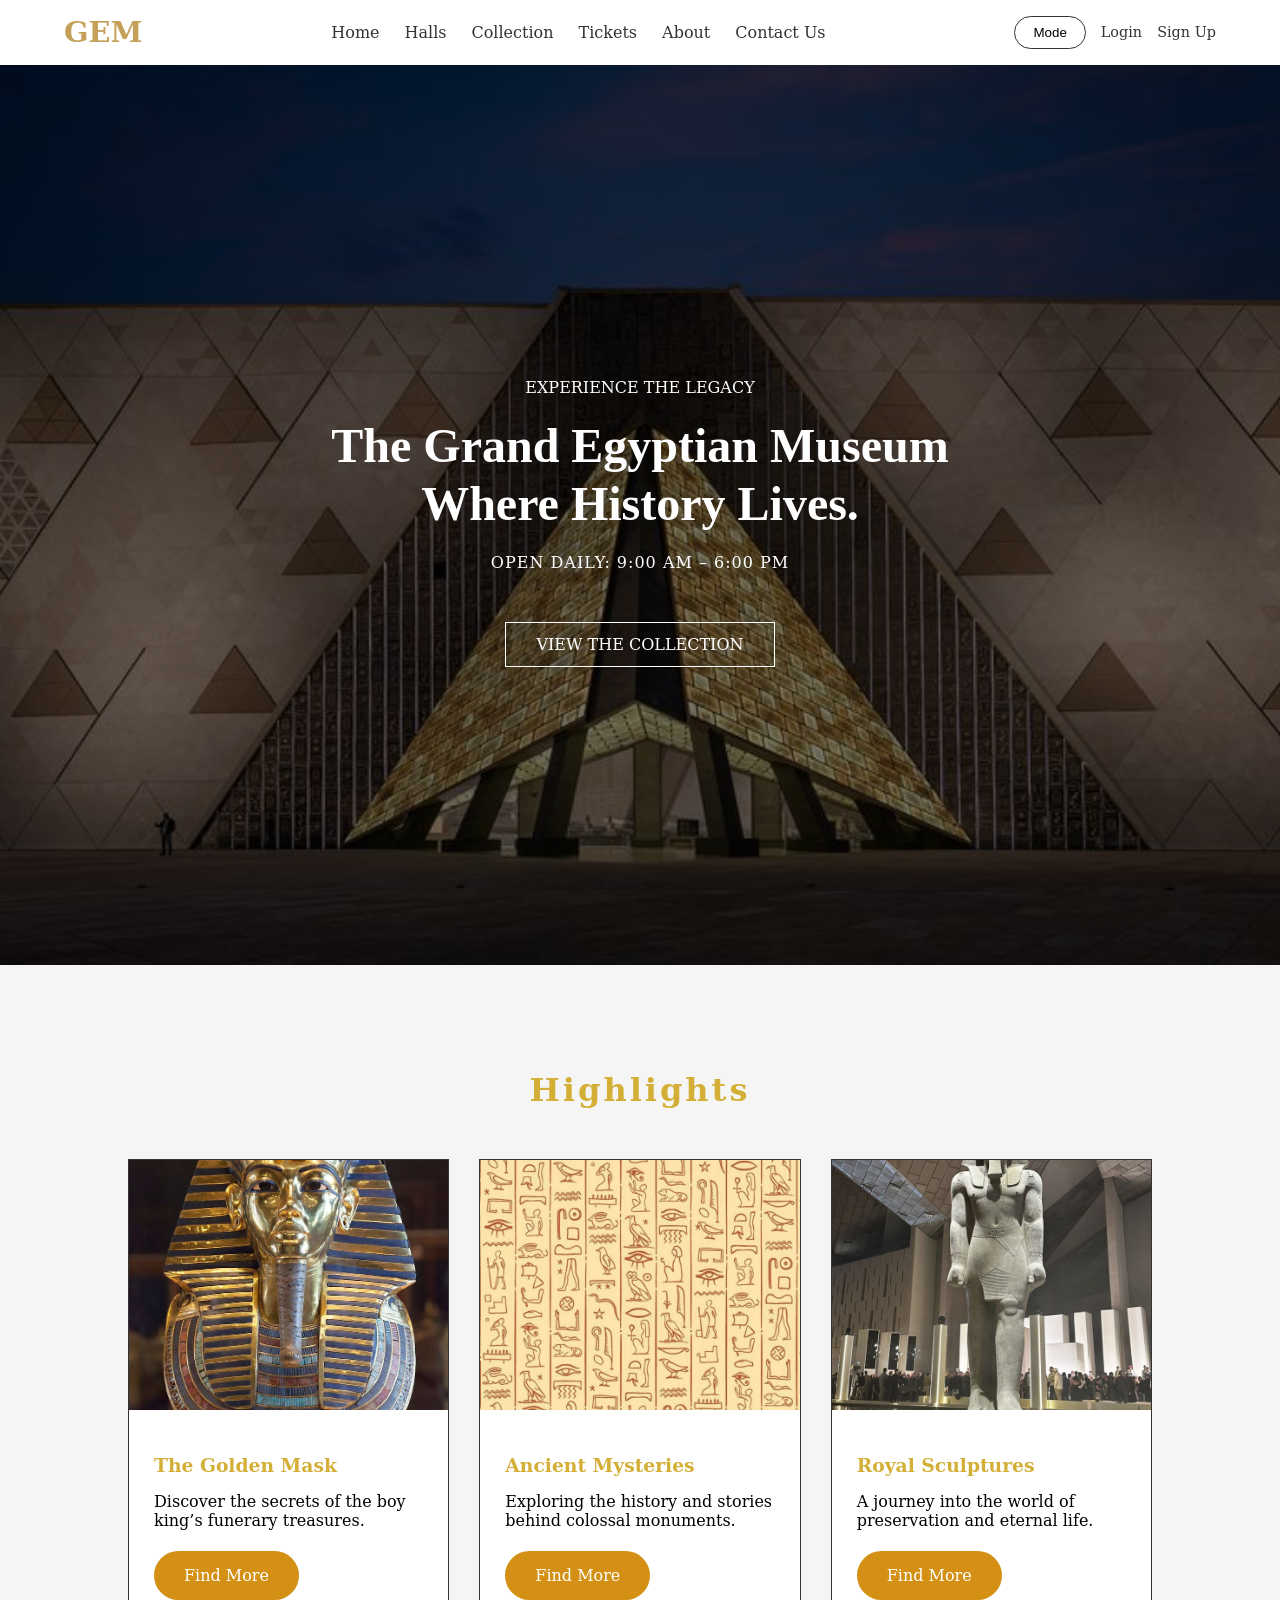
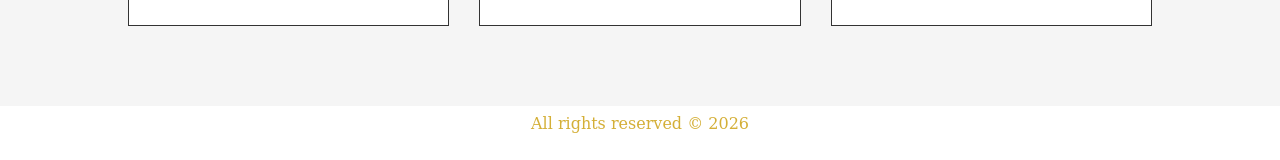
==== index.html @ 402b8d49 "index.html" ====
<!DOCTYPE html>
<html lang="en">
<head>
<title> The Grand Egyptian Museum</title>
<meta charset="UTF-8"> 
<meta name="viewport" content="width=device-width, initial-scale=1.0">
<link href="index.css" rel="Stylesheet" >
</head>
<body> 
<div>
    <header>
    <div class="logo">
        <h1><b> GEM </b></h1>
    </div>

    <nav>
        <ul>
            <li><a href="index.html"> Home </a></li>
            <li><a href="hall.html"> Halls </a></li>
            <li><a href="gallery.html"> Collection </a></li>
            <li><a href="tickets.html"> Tickets </a></li>
            <li><a href="about.html"> About </a></li>
            <li><a href="contact.html"> Contact Us </a></li>
        </ul>
    </nav>
   <div class="registration">
      <button class="modebutton"> Mode </button>
      <a id="loginBtn" class="navbutton" href="login.html"> Login </a>
      <a id="signupBtn" class="navbutton" href="signup.html"> Sign Up </a>
      <a id="logoutBtn" class="navbutton" href="#" style="display: none;"> Logout </a>
    </div>
</header>  
<section class="hero1">
  <div class="hero-content">
    <p class="subtitle">EXPERIENCE THE LEGACY</p>
    <h1>The Grand Egyptian Museum <br> Where History Lives.</h1>
    <p class="date">OPEN DAILY: 9:00 AM – 6:00 PM</p>
    <a href="gallery.html" class="btn1">VIEW THE COLLECTION</a>
</section>
<section class="museum-highlights">
        <h2 class="section-title">Highlights</h2>
        <div class="cards-grid">
            <div class="card">
                <div class="card-img-wrapper">
                    <img src="tutankhamun.jpg" alt="Mask">
                </div>
                <div class="card-info">
                    <h3>The Golden Mask</h3>
                    <p class="pp">Discover the secrets of the boy king’s funerary treasures.</p>
                          <a class="imgbutton" href="gallery.html"> Find More </a>

                </div>
            </div>

            <div class="card">
                <div class="card-img-wrapper">
                    <img src="pardiat.jpg" alt="Sphinx">
                </div>
                <div class="card-info">
                    <h3>Ancient Mysteries</h3>
                    <p class="pp">Exploring the history and stories behind colossal monuments.</p>
                          <a class="imgbutton" href="gallery.html"> Find More </a>

                </div>
            </div>

            <div class="card">
                <div class="card-img-wrapper">
                    <img src="ramses ll.jpg" alt="Sculpture">
                </div>
                <div class="card-info">
                    <h3>Royal Sculptures</h3>
                    <p class="pp">A journey into the world of preservation and eternal life.</p>
                          <a class="imgbutton" href="gallery.html"> Find More </a>

                </div>
            </div>
        </div>
    </section>
</div>
<script src="index.js"></script>
</body>
    <footer>
            <bold>All rights reserved &copy; 2026</bold><br><br>
        </footer>
</html>
---- index.css ----
:root {
    --bg-color: transparent; 
    --text-color: black;
    --nav-bg: linear-gradient(180deg, #f8f6f1 0%, #f1ede5 100%);
    --highlight-bg: whitesmoke;
    --card-bg: white;
    --card-border: #333;
}
body {
    background-color: var(--bg-color); 
    color: var(--text-color);
    font-family: sans-serif;
    transition: all 0.4s ease; 
    margin: 0;
}
header {
    display: flex;
    justify-content: space-between; 
    align-items: center;
    padding: 15px 5%; 
    background-color: #fff;
    box-shadow: 0 2px 10px rgba(0,0,0,0.1);
}
.logo h1 {
    margin: 0;
    font-size: 1.8rem;
    color: #C5A059; 
}

nav ul {
    display: flex;
    list-style: none;
    gap: 25px;
    margin: 0;
    padding: 0;
}
nav ul li a {
    text-decoration: none;
    color: #333;
    font-weight: 500;
    transition: 0.3s;
}

nav ul li a:hover {
    color: #C5A059;
}

.registration {
    display: flex;
    align-items: center;
    gap: 15px;
}

.modebutton {
    padding: 8px 18px;
    border-radius: 20px;
    border: 1px solid #333;
    background: transparent;
    cursor: pointer;
    transition: 0.3s;
}
.navbutton {
    text-decoration: none;
    color: #333;
    font-size: 0.9rem;
    transition: 0.3s;
}

.navbutton:hover {
    color: #C5A059;
}

body, html {
    margin: 0;
    padding: 0;
    font-family: 'Serif', 'Times New Roman', serif;
}

.sub-title {
    font-size: 14px;
    letter-spacing: 2px;
    margin-bottom: 10px;
}

h1 {
    font-size: 48px;
    margin: 0 0 20px 0;
    line-height: 1.2;
}

.date {
    font-size: 16px;
    letter-spacing: 1px;
    margin-bottom: 30px;
    font-weight: 300;
}

.btn {
    display: inline-block;
    padding: 12px 30px;
    border: 1px solid rgb(207, 205, 224);
    color: white;
    text-decoration: none;
    font-size: 14px;
    transition: 0.3s;
}

.btn:hover {
    background-color: rgb(51, 34, 119);
    color: black;
}

.hero-section {
    height: 100vh;
    background-size: cover;
    background-position: center;
    display: flex;
    justify-content: center;
    align-items: center;
    text-align: center;
    flex-direction: column;
}

.content h2 {
    color: white;
}

.sub-title {
    color: #d4af37;
    letter-spacing: 4px;
    text-transform: uppercase;
    font-size: 14px;
}

.museum-highlights {
    padding: 80px 10%;
    background-color: var(--highlight-bg);
}

.section-title {
    text-align: center;
    margin-bottom: 50px;
    letter-spacing: 3px;
    font-size: 2rem;
}

.cards-grid {
    display: grid;
    grid-template-columns: repeat(auto-fit, minmax(300px, 1fr));
    gap: 30px;
}

.card {
    background: var(--card-bg);
    border: 1px solid var(--card-border);
    overflow: hidden;
    transition: 0.4s;
}

.card:hover {
    transform: translateY(-10px);
    border-color: #d4af37;
}

.card-img-wrapper img {
    width: 100%;
    height: 250px;
    object-fit: cover;
    display: block;
}

.card-info {
    padding: 25px;
}

.card-info h3 {
    color: #d4af37;
    margin-bottom: 10px;
}

.card-info pp {
    color: red;
    margin-bottom: 10px; 
}

.card-info pp {
    color: red;
    font-size: 0.95rem;
}

.museum-highlights h2 {
    color: #d4af37;
}

footer {
    text-decoration: none;
    text-align: center;
    padding: 8px 15px;
    border-radius: 20px;
    color: #d4af37;
}

.date {
    color: white;
}

.hero1 {
    background-image: linear-gradient(rgba(0, 0, 0, 0.5), rgba(0, 0, 0, 0.5)), url('med.jpeg');
    height: 100vh; 
    background-size: cover; 
    background-position: center; 
    display: flex;
    align-items: center; 
    justify-content: center; 
    text-align: center;
    color: white;
}

.hero-content h1 {
    font-size: 3rem;
    margin: 20px 0;
    font-family: serif; 
}

.btn1 {
    padding: 12px 30px;
    border: 1px solid white;
    color: white;
    text-decoration: none;
    display: inline-block;
    margin-top: 20px;
    transition: 0.3s;
}

.btn1:hover {
    background: white;
    color: black;
}

.pp {
    color: var(--text-color);
}
  header {
    display: flex;
    justify-content: space-between; 
    align-items: center;
    padding: 15px 5%; 
    background-color: #fff;
    box-shadow: 0 2px 10px rgba(0,0,0,0.1);
}

.logo h1 {
    margin: 0;
    font-size: 1.8rem;
    color: #C5A059; 
}

nav ul {
    display: flex;
    list-style: none;
    gap: 25px;
    margin: 0;
    padding: 0;
}
nav ul li a {
    text-decoration: none;
    color: #333;
    font-weight: 500;
    transition: 0.3s;
}

nav ul li a:hover {
    color: #C5A059;
}

.registration {
    display: flex;
    align-items: center;
    gap: 15px;
}

.modebutton {
    padding: 8px 18px;
    border-radius: 20px;
    border: 1px solid #333;
    background: transparent;
    cursor: pointer;
    transition: 0.3s;
}
.navbutton {
    text-decoration: none;
    color: #333;
    font-size: 0.9rem;
    transition: 0.3s;
}

.navbutton:hover {
    color: #C5A059;
}
body[data-theme="dark"] {
    background: #121212 !important;
    color: #E0E0E0 !important;
}

body[data-theme="dark"] header {
    background-color: #1e1e1e;
}

body[data-theme="dark"] nav ul li a,
body[data-theme="dark"] .navbutton {
    color: #E0E0E0;
}

body[data-theme="dark"] .modebutton {
    border-color: #C5A059;
    color: #C5A059;
}
body[data-theme="dark"] .card {
    background-color: #1E1E1E !important;
    border: 1px solid #333;
    box-shadow: 0 4px 15px rgba(0, 0, 0, 0.5);
}

body[data-theme="dark"] .card h3 {
    color: #D4AF37 !important; 
}

body[data-theme="dark"] .pp {
    color: #B0B0B0 !important; 
}
body[data-theme="dark"] .hero-content h1 {
    color: #fff;
}
body[data-theme="dark"] .museum-highlights{
    background-color: #121212 !important;;
}
body[data-theme="dark"] nav ul li a:hover {
    color: #C5A059;
}

.imgbutton {
    color: white;
    text-decoration: none;
    background-color: #d39014;
    padding: 15px 30px;
    border-radius: 60px;
    display: inline-block;
    margin-top: 5px;
}
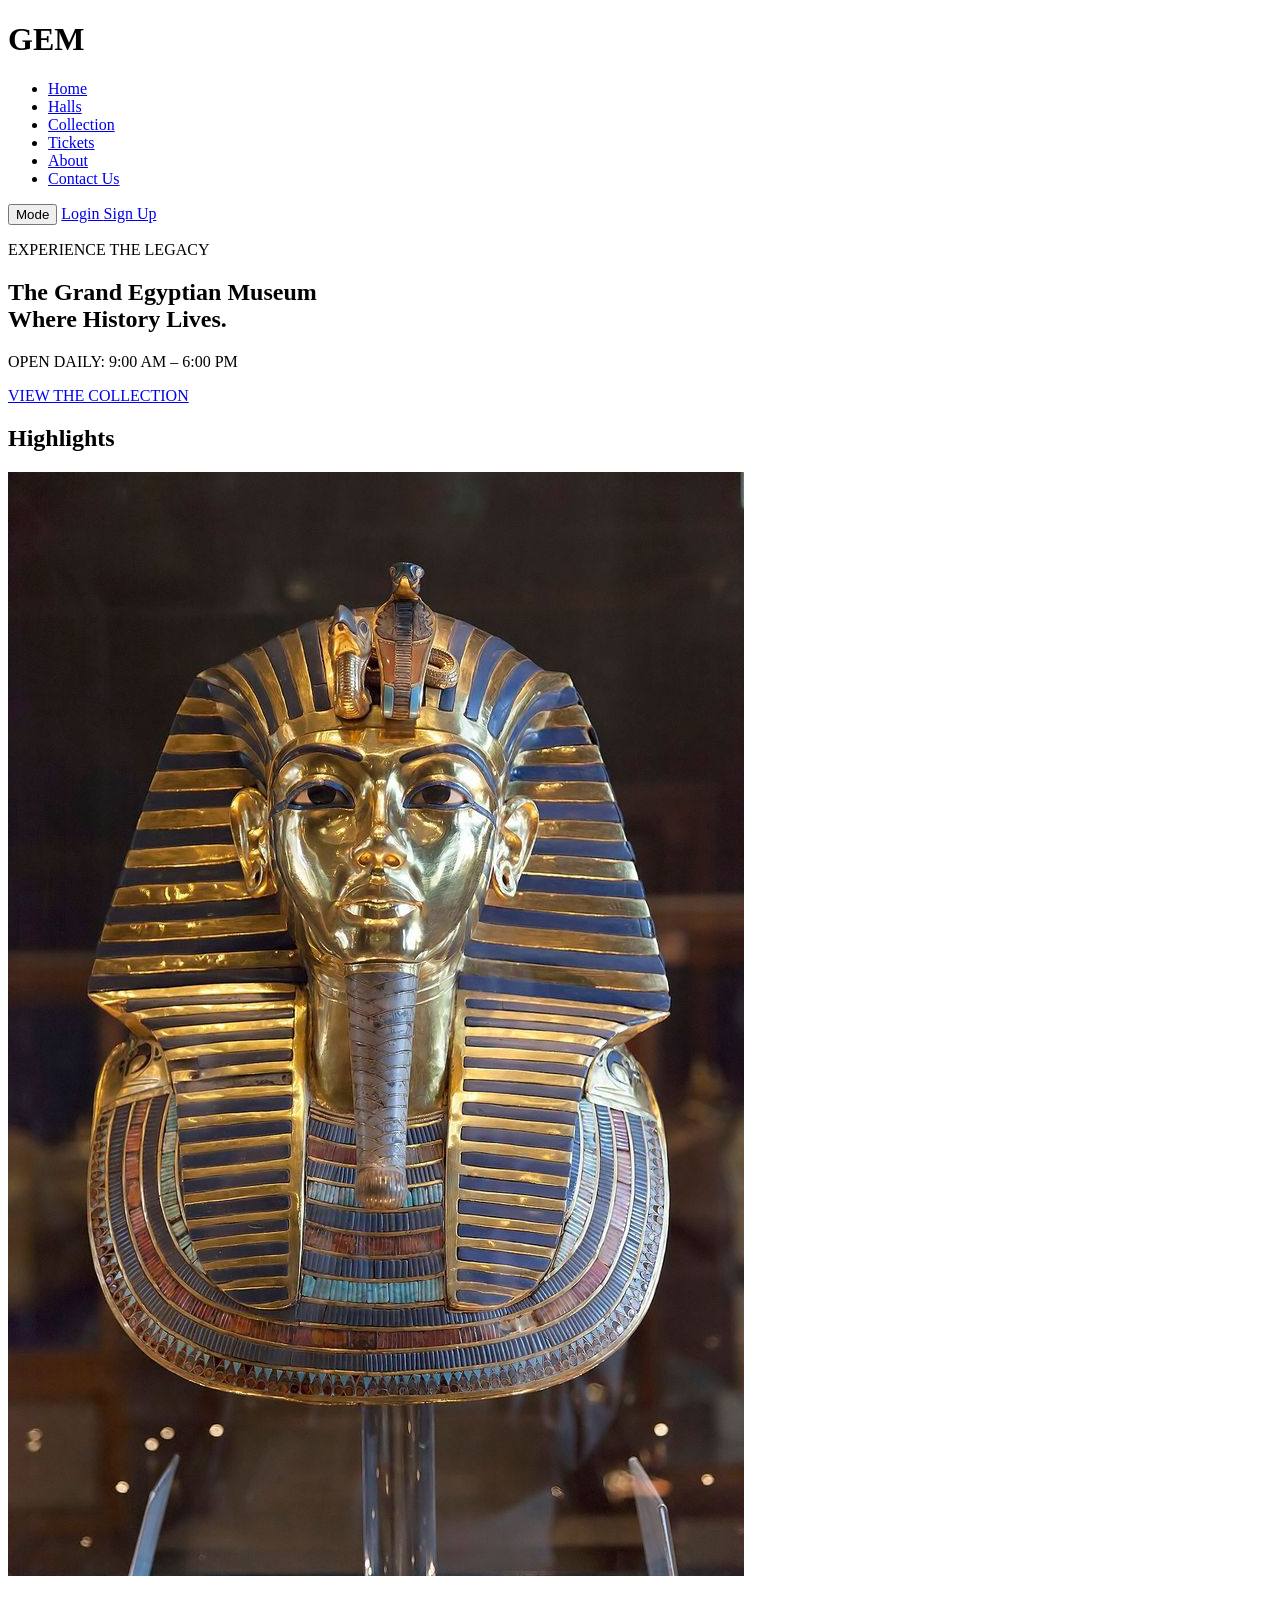
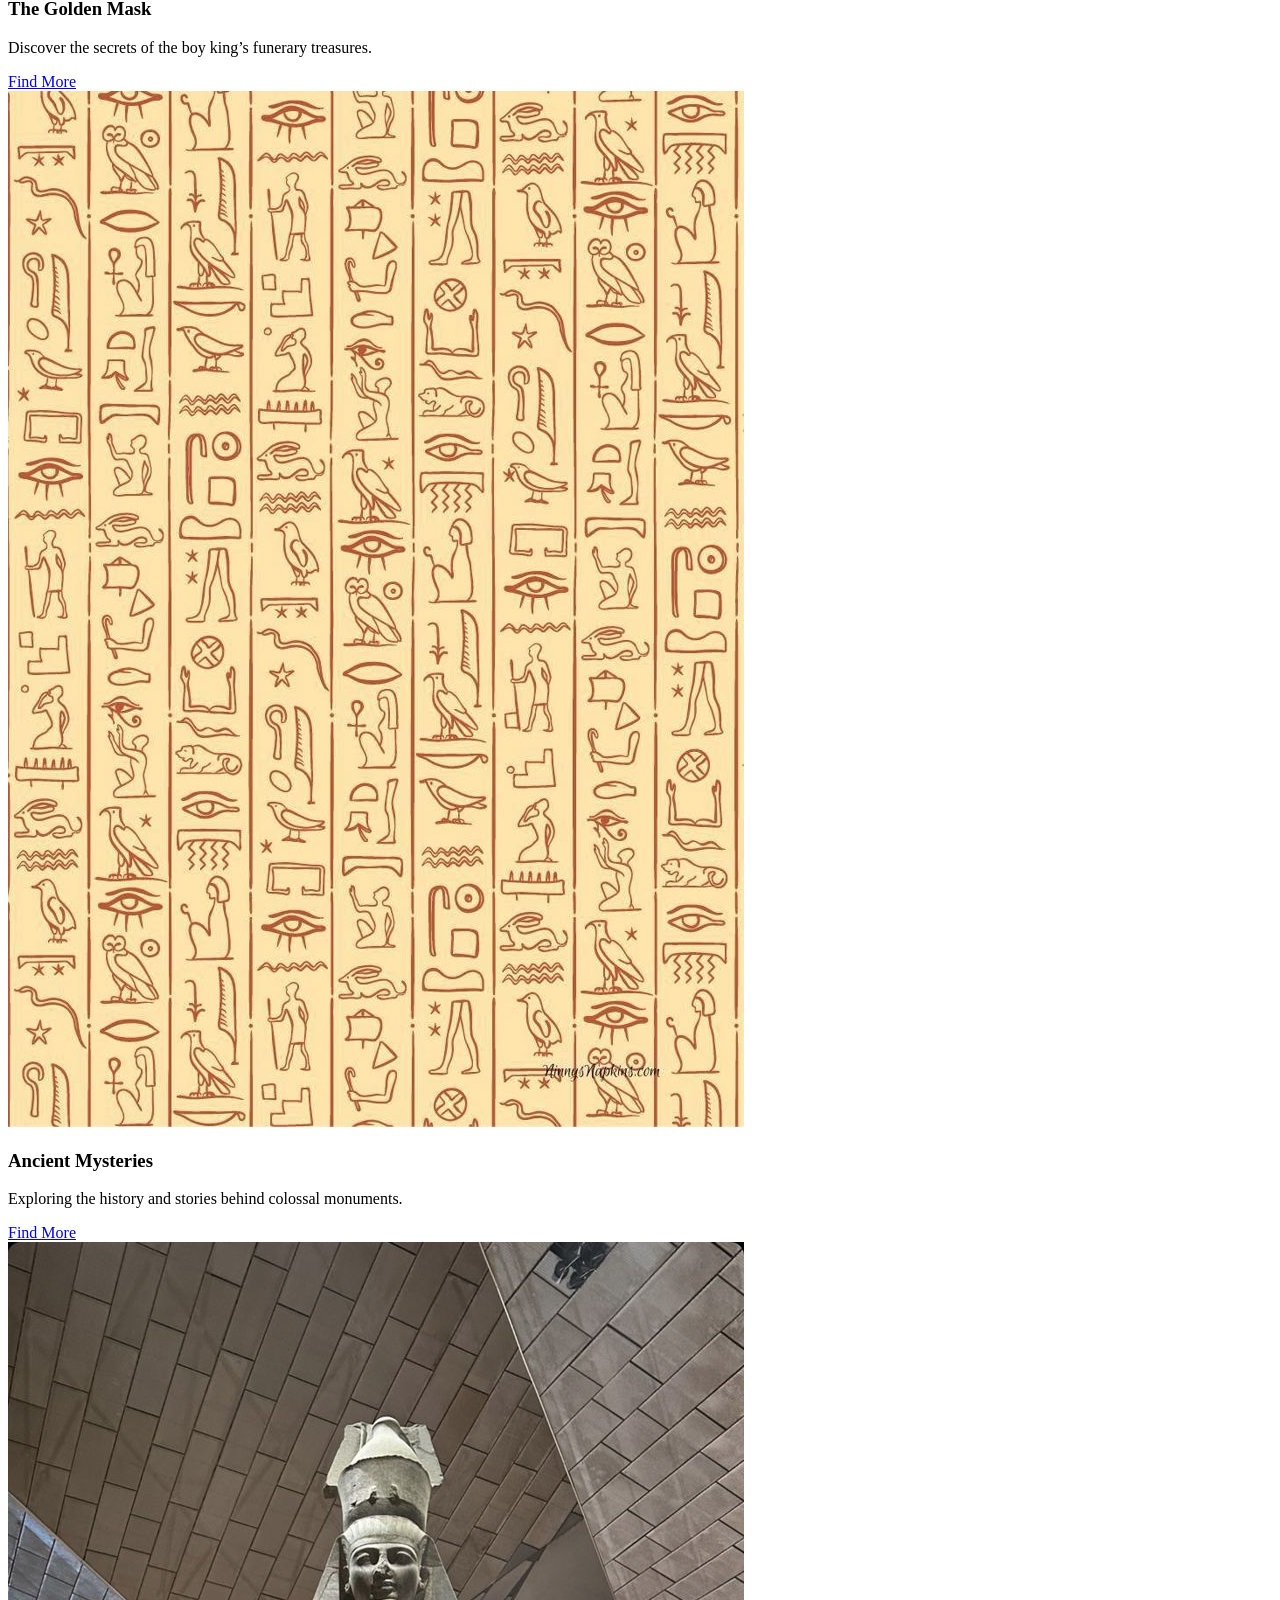
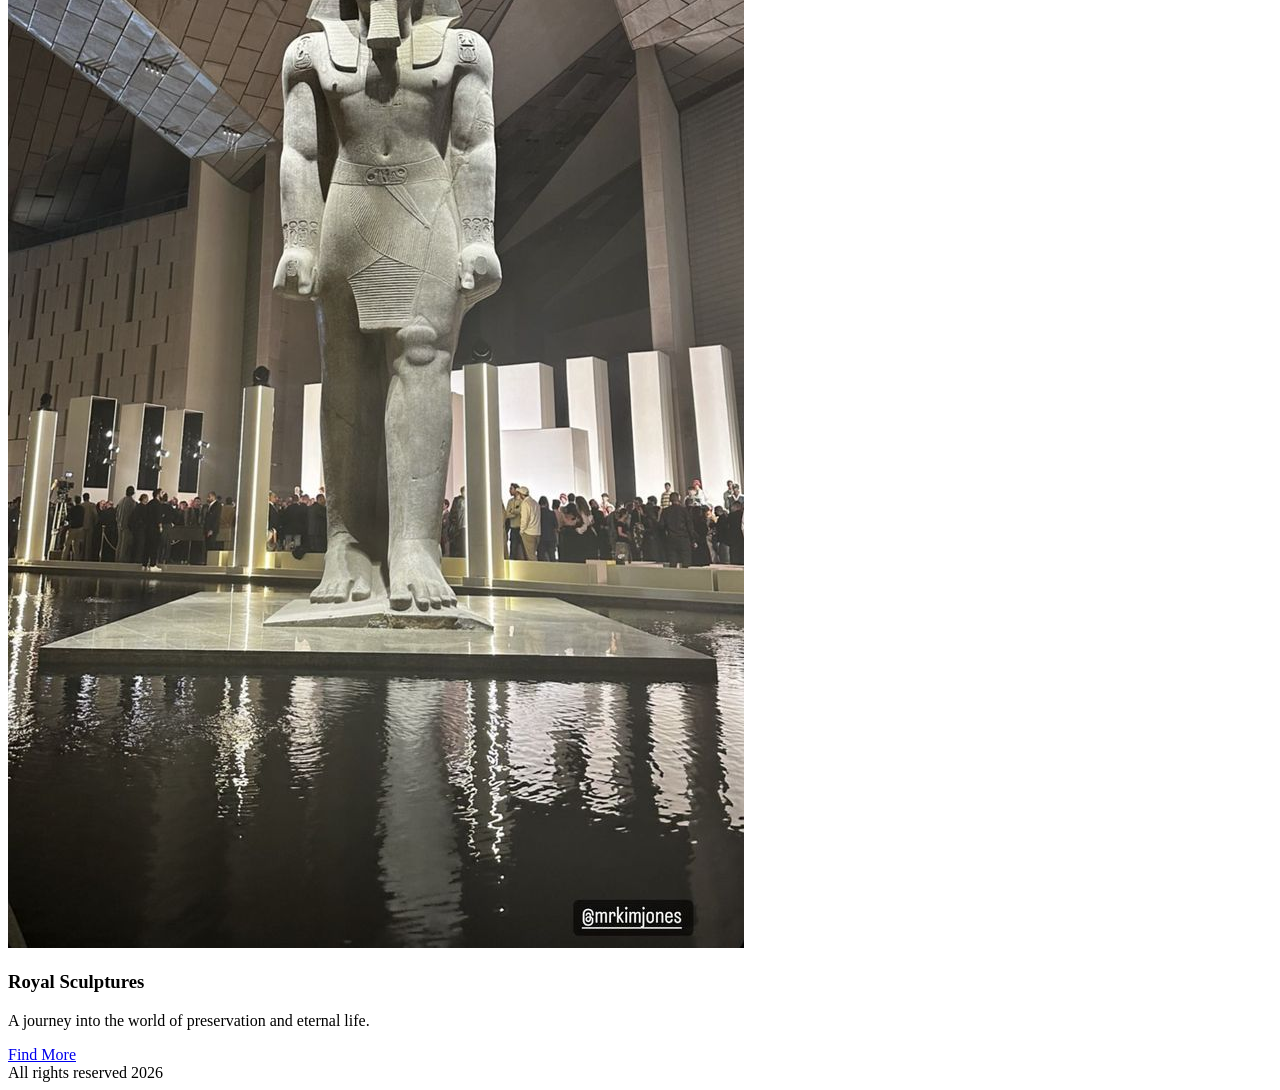
==== commit d3b4c328: "final update.." ====
--- a/index.html
+++ b/index.html
@@ -4,7 +4,7 @@
 <title> The Grand Egyptian Museum</title>
 <meta charset="UTF-8"> 
 <meta name="viewport" content="width=device-width, initial-scale=1.0">
-<link href="index.css" rel="Stylesheet" >
+<link href="style.css" rel="Stylesheet" >
 </head>
 <body> 
 <div>
@@ -78,9 +78,9 @@
         </div>
     </section>
 </div>
-<script src="index.js"></script>
+<script src="main.js"></script>
 </body>
     <footer>
-            <bold>All rights reserved &copy; 2026</bold><br><br>
+            <bold>All rights reserved 2026</bold><br>
         </footer>
 </html>
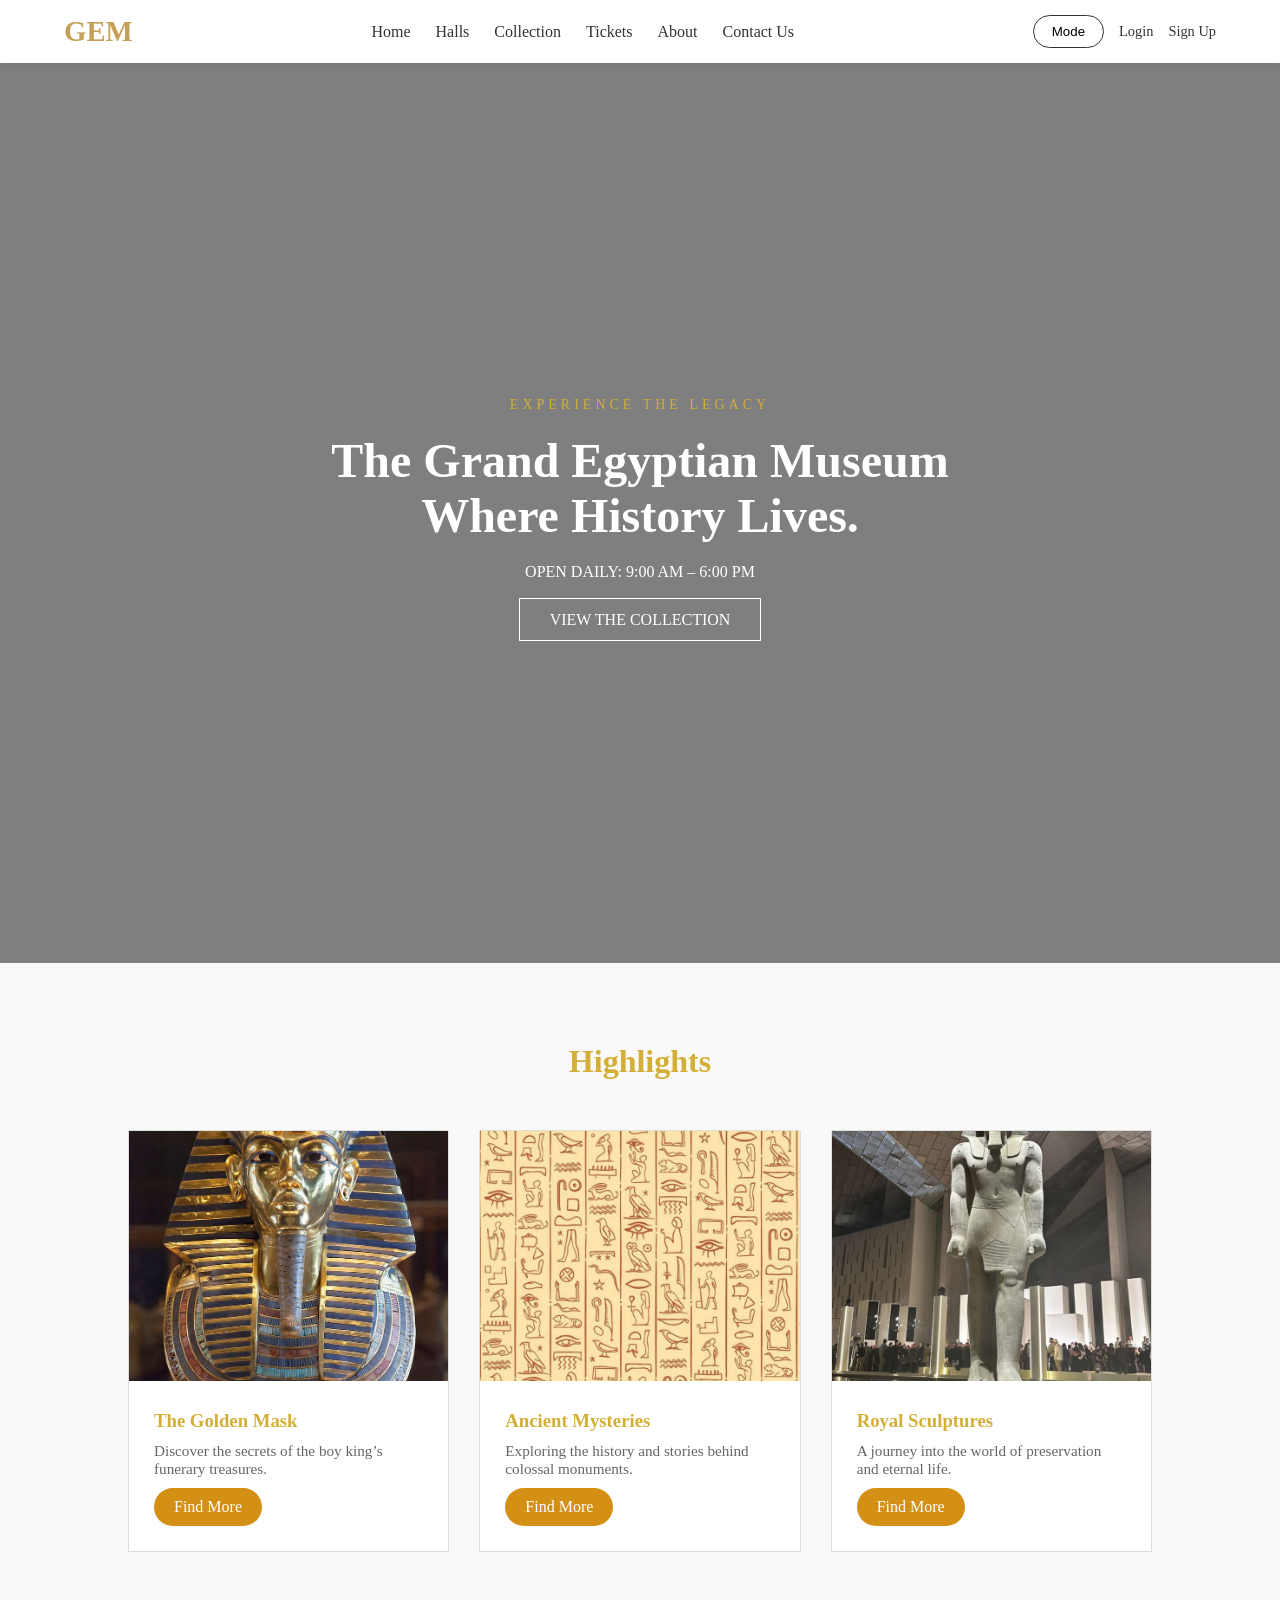
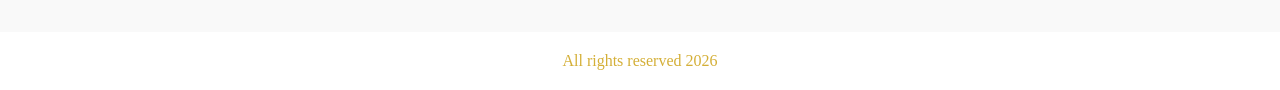
==== commit 3d1f6e13: "Update index.html" ====
--- a/index.html
+++ b/index.html
@@ -4,7 +4,7 @@
 <title> The Grand Egyptian Museum</title>
 <meta charset="UTF-8"> 
 <meta name="viewport" content="width=device-width, initial-scale=1.0">
-<link href="style.css" rel="Stylesheet" >
+<link href="index.css" rel="stylesheet" >
 </head>
 <body> 
 <div>
@@ -78,7 +78,12 @@
         </div>
     </section>
 </div>
-<script src="main.js"></script>
+<script src="main.js"
+window.onload = function () {
+    window.scrollTo(0, 0);
+};
+>
+</script>
 </body>
     <footer>
             <bold>All rights reserved 2026</bold><br>
--- a/index.css
+++ b/index.css
@@ -0,0 +1,213 @@
+* {
+    margin: 0;
+    padding: 0;
+    box-sizing: border-box; 
+}
+
+.hero1 {
+    background-image: linear-gradient(rgba(0, 0, 0, 0.5), rgba(0, 0, 0, 0.5)), url('back.jpg');
+    background-repeat: no-repeat;  
+    background-size: cover;       
+    background-position: center;
+    height: 100vh;
+    color: #333; 
+    font-family: 'Times New Roman', serif;
+    margin: 0;
+    transition: all 0.4s ease;
+
+}
+body{
+    background-color:linear-gradient(180deg, #f8f6f1 0%, #f1ede5 100%);
+}
+header {
+    display: flex;
+    justify-content: space-between;
+    align-items: center;
+    padding: 15px 5%;
+    background-color: #ffffff;
+    box-shadow: 0 2px 10px rgba(0,0,0,0.1);
+}
+
+.logo h1 {
+    margin: 0;
+    font-size: 1.8rem;
+    color: #C5A059;
+}
+
+nav ul {
+    display: flex;
+    list-style: none;
+    gap: 25px;
+    margin: 0;
+    padding: 0;
+}
+
+nav ul li a {
+    text-decoration: none;
+    color: #333;
+    font-weight: 500;
+    transition: 0.3s;
+}
+
+nav ul li a:hover {
+    color: #C5A059;
+}
+
+.registration {
+    display: flex;
+    align-items: center;
+    gap: 15px;
+}
+
+.modebutton {
+    padding: 8px 18px;
+    border-radius: 20px;
+    border: 1px solid #333;
+    background: transparent;
+    cursor: pointer;
+    transition: 0.3s;
+}
+
+.navbutton {
+    text-decoration: none;
+    color: #333;
+    font-size: 0.9rem;
+    transition: 0.3s;
+}
+
+.navbutton:hover {
+    color: #C5A059;
+}
+
+.hero1 {
+    height: 100vh;
+    display: flex;
+    align-items: center;
+    justify-content: center;
+    text-align: center;
+    color: white;
+}
+
+.hero-content h1 {
+    font-size: 3rem;
+    margin: 20px 0;
+}
+
+.subtitle {
+    color: #d4af37;
+    letter-spacing: 4px;
+    text-transform: uppercase;
+    font-size: 14px;
+}
+
+.date {
+    color: white;
+    font-size: 16px;
+    margin-bottom: 30px;
+}
+
+.btn1 {
+    padding: 12px 30px;
+    border: 1px solid white;
+    color: white;
+    text-decoration: none;
+    transition: 0.3s;
+}
+
+.btn1:hover {
+    background: white;
+    color: black;
+}
+
+.museum-highlights {
+    padding: 80px 10%;
+    background-color: #f9f9f9; 
+}
+
+.section-title {
+    text-align: center;
+    color: #d4af37;
+    margin-bottom: 50px;
+    font-size: 2rem;
+}
+
+.cards-grid {
+    display: grid;
+    grid-template-columns: repeat(auto-fit, minmax(300px, 1fr));
+    gap: 30px;
+}
+
+.card {
+    background: #ffffff;
+    border: 1px solid #ddd;
+    transition: 0.4s;
+}
+
+.card:hover {
+    transform: translateY(-10px);
+    border-color: #d4af37;
+}
+
+.card-img-wrapper img {
+    width: 100%;
+    height: 250px;
+    object-fit: cover;
+}
+
+.card-info {
+    padding: 25px;
+}
+
+.card-info h3 {
+    color: #d4af37;
+    margin-bottom: 10px;
+}
+
+.pp {
+    color: #666; 
+    font-size: 0.95rem;
+}
+
+.imgbutton {
+    color: white;
+    text-decoration: none;
+    background-color: #d39014;
+    padding: 10px 20px;
+    border-radius: 60px;
+    display: inline-block;
+    margin-top: 10px;
+}
+
+footer {
+    text-align: center;
+    padding: 20px;
+    color: #d4af37;
+}
+
+body[data-theme="dark"] {
+    background-color: #121212 !important;
+    color: #E0E0E0 !important;
+}
+
+body[data-theme="dark"] header {
+    background-color: #1e1e1e;
+}
+
+body[data-theme="dark"] nav ul li a,
+body[data-theme="dark"] .navbutton {
+    color: #E0E0E0;
+}
+
+body[data-theme="dark"] .card {
+    background-color: #1E1E1E !important;
+    border-color: #333;
+}
+
+body[data-theme="dark"] .museum-highlights {
+    background-color: #121212 !important;
+}
+
+body[data-theme="dark"] .modebutton {
+    border-color: #C5A059;
+    color: #C5A059;
+}
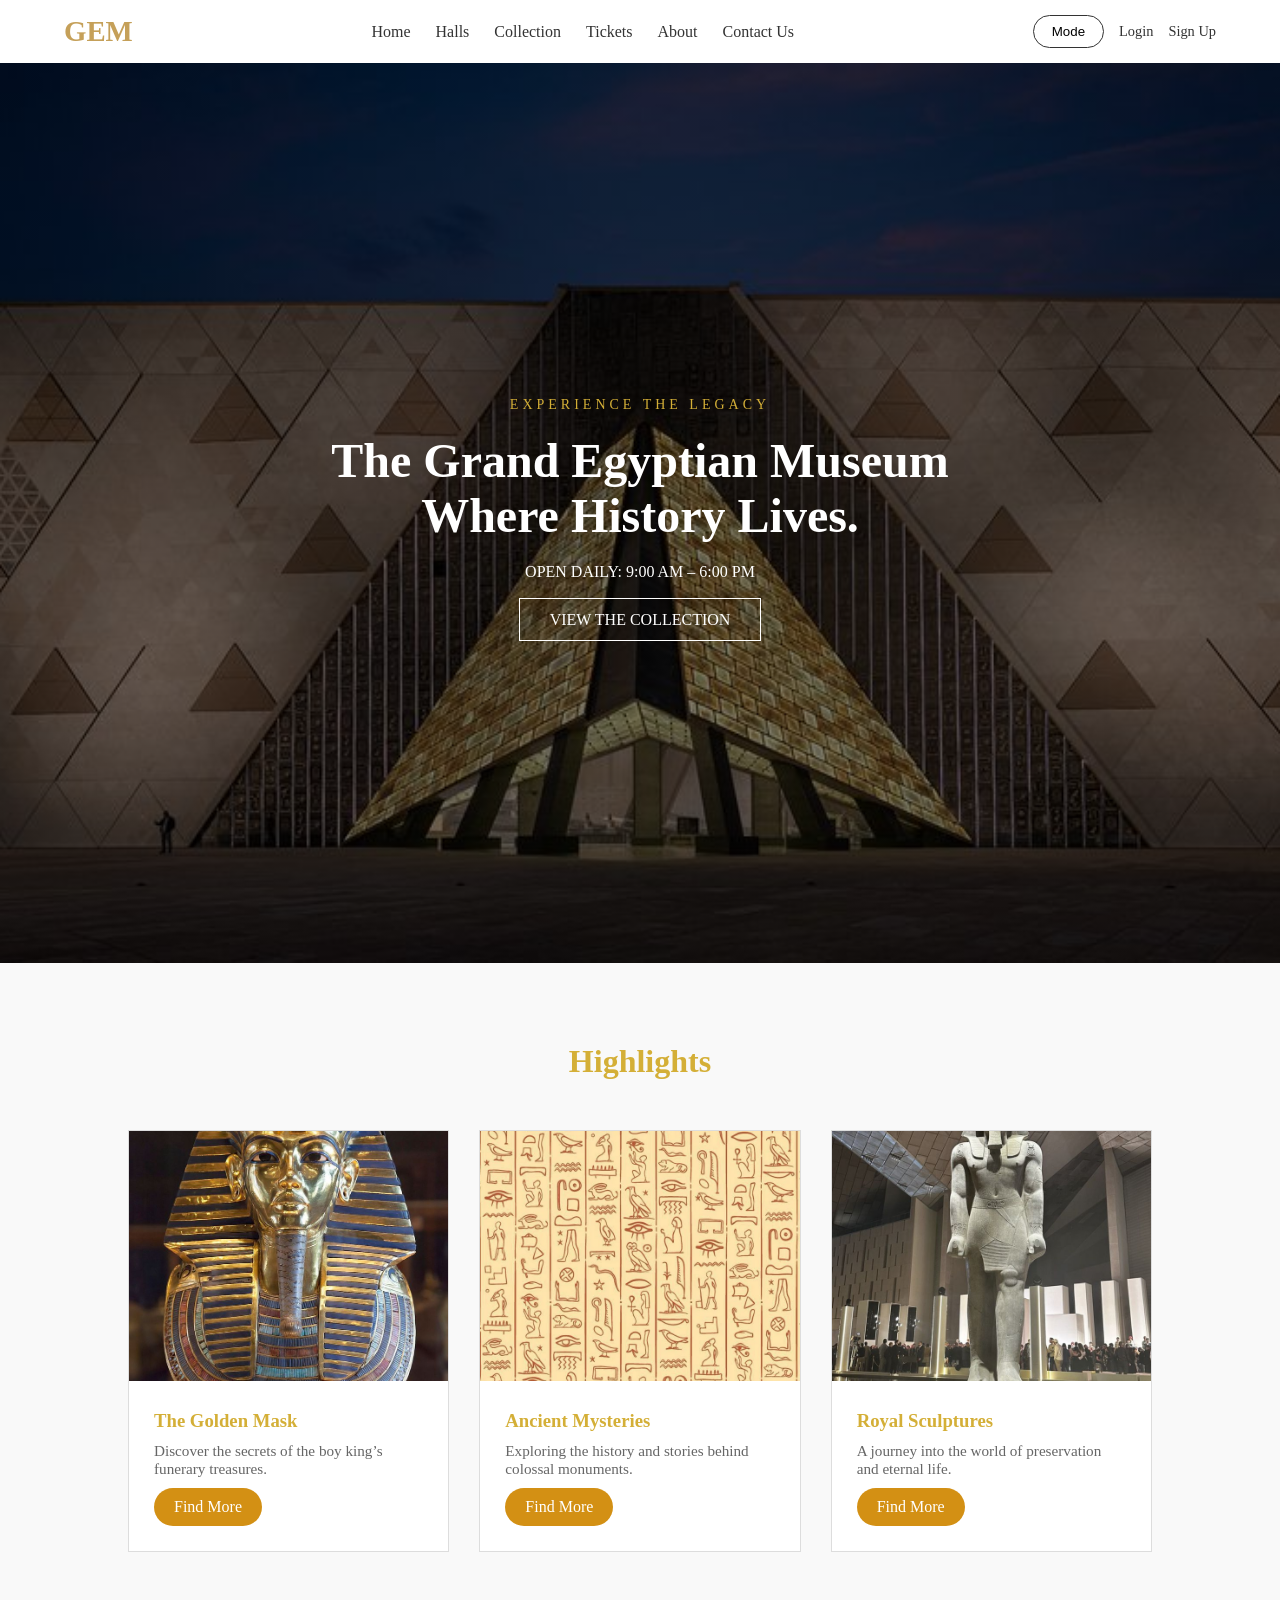
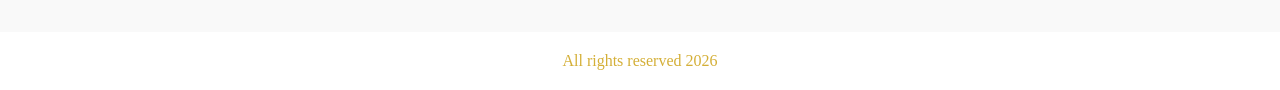
==== commit 2c938075: "Update index.html" ====
--- a/index.html
+++ b/index.html
@@ -78,12 +78,7 @@
         </div>
     </section>
 </div>
-<script src="main.js"
-window.onload = function () {
-    window.scrollTo(0, 0);
-};
->
-</script>
+<script src="index.js"> </script>
 </body>
     <footer>
             <bold>All rights reserved 2026</bold><br>
--- a/index.css
+++ b/index.css
@@ -18,6 +18,7 @@
 }
 body{
     background-color:linear-gradient(180deg, #f8f6f1 0%, #f1ede5 100%);
+    
 }
 header {
     display: flex;
